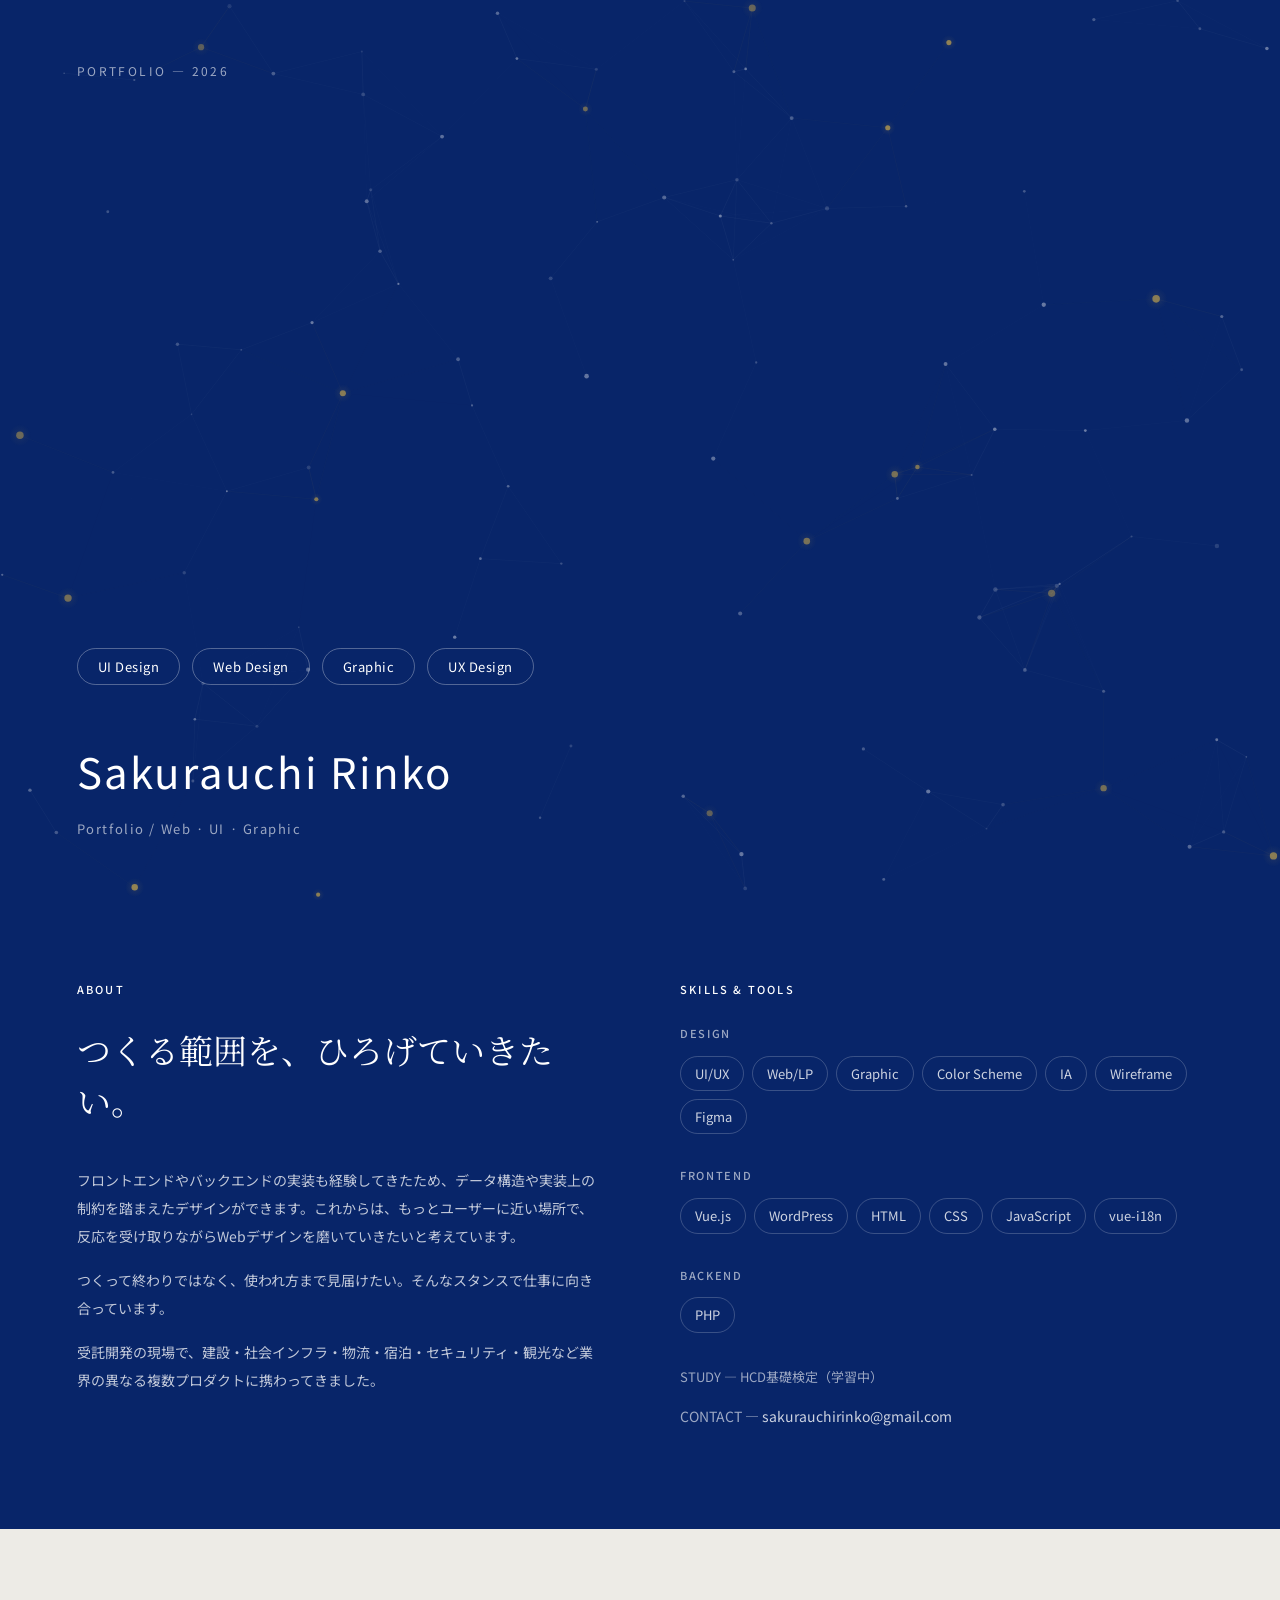
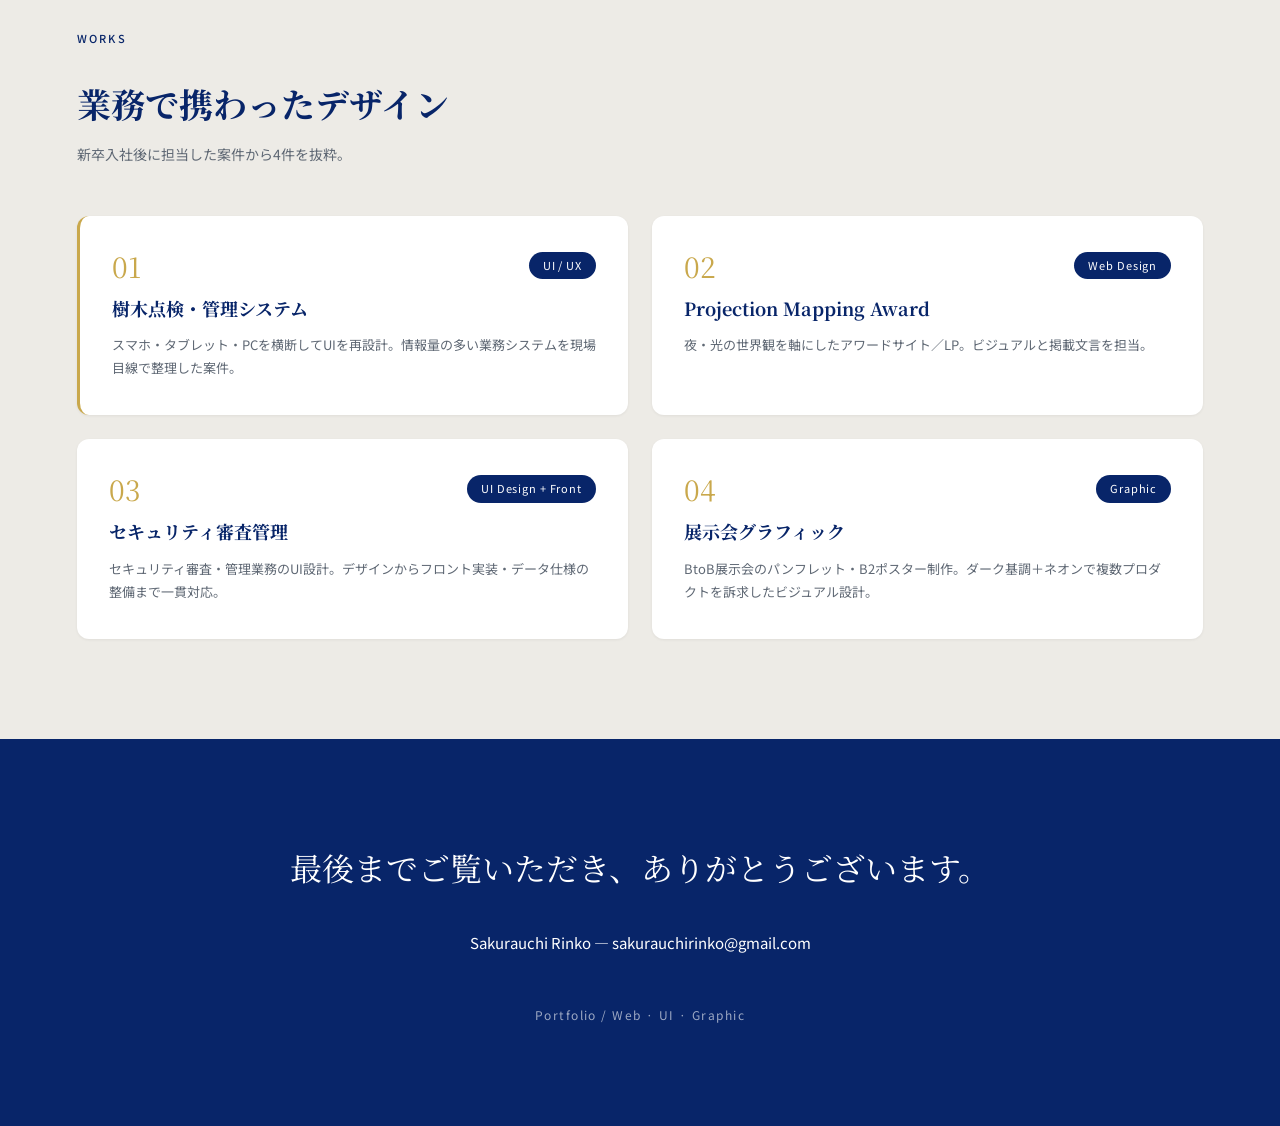
==== index.html @ c433dda2 "Add portfolio site UI/UX・Webデザイン・グラフィックのポートフォリオ（静的HTML/CSS）。 トップページとケーススタディ4件で構成。  - 全ページで WCAG 2.1 " ====
<!DOCTYPE html>
<html lang="ja">
<head>
<meta charset="UTF-8">
<meta name="viewport" content="width=device-width, initial-scale=1.0">
<title>Sakurauchi Rinko — Portfolio 2026</title>
<meta name="description" content="櫻内凜子のポートフォリオ。UI/UX、Webデザイン、グラフィックデザインの実績を掲載しています。">
<link rel="preconnect" href="https://fonts.googleapis.com">
<link rel="preconnect" href="https://fonts.gstatic.com" crossorigin>
<link href="https://fonts.googleapis.com/css2?family=Noto+Sans+JP:wght@300;400;500;700&family=Noto+Serif+JP:wght@400;700&display=swap" rel="stylesheet">
<link rel="stylesheet" href="style.css">
</head>
<body>

<section class="hero">
  <canvas id="hero-canvas" aria-hidden="true"></canvas>
  <p class="hero__label">PORTFOLIO — 2026</p>
  <div class="hero__tags">
    <span class="hero__tag">UI Design</span>
    <span class="hero__tag">Web Design</span>
    <span class="hero__tag">Graphic</span>
    <span class="hero__tag">UX Design</span>
  </div>
  <h1 class="hero__name">Sakurauchi Rinko</h1>
  <p class="hero__sub">Portfolio / Web · UI · Graphic</p>
</section>

<script>
(function() {
  const canvas = document.getElementById('hero-canvas');
  if (!canvas) return;
  const ctx = canvas.getContext('2d');
  const prefersReducedMotion = window.matchMedia('(prefers-reduced-motion: reduce)').matches;

  let w, h, dpr;
  let mouse = { x: -9999, y: -9999 };
  let nodes = [];
  const NODE_COUNT_BASE = 110;
  const CONNECT_DIST = 150;
  const MOUSE_RADIUS = 180;

  function resize() {
    dpr = window.devicePixelRatio || 1;
    const rect = canvas.parentElement.getBoundingClientRect();
    w = rect.width;
    h = rect.height;
    canvas.width = w * dpr;
    canvas.height = h * dpr;
    canvas.style.width = w + 'px';
    canvas.style.height = h + 'px';
    ctx.setTransform(dpr, 0, 0, dpr, 0, 0);
  }

  function createNodes() {
    const count = Math.min(NODE_COUNT_BASE, Math.max(45, Math.floor((w * h) / 8000)));
    nodes = [];
    for (let i = 0; i < count; i++) {
      const isGold = Math.random() < 0.18;
      nodes.push({
        x: Math.random() * w,
        y: Math.random() * h,
        vx: (Math.random() - 0.5) * 0.3,
        vy: (Math.random() - 0.5) * 0.3,
        r: isGold ? (1.8 + Math.random() * 2) : (0.8 + Math.random() * 1.5),
        alpha: isGold ? (0.4 + Math.random() * 0.3) : (0.1 + Math.random() * 0.3),
        isGold: isGold,
      });
    }
  }

  function update() {
    for (let i = 0; i < nodes.length; i++) {
      const n = nodes[i];
      n.x += n.vx;
      n.y += n.vy;
      if (n.x < -10) n.x = w + 10;
      if (n.x > w + 10) n.x = -10;
      if (n.y < -10) n.y = h + 10;
      if (n.y > h + 10) n.y = -10;

      const dx = n.x - mouse.x;
      const dy = n.y - mouse.y;
      const dist = Math.sqrt(dx * dx + dy * dy);
      if (dist < MOUSE_RADIUS && dist > 0) {
        const force = (MOUSE_RADIUS - dist) / MOUSE_RADIUS;
        n.vx += (dx / dist) * force * 0.08;
        n.vy += (dy / dist) * force * 0.08;
      }

      const speed = Math.sqrt(n.vx * n.vx + n.vy * n.vy);
      if (speed > 1.0) {
        n.vx = (n.vx / speed) * 1.0;
        n.vy = (n.vy / speed) * 1.0;
      }
      n.vx *= 0.995;
      n.vy *= 0.995;
    }
  }

  function draw() {
    ctx.clearRect(0, 0, w, h);

    for (let i = 0; i < nodes.length; i++) {
      for (let j = i + 1; j < nodes.length; j++) {
        const a = nodes[i];
        const b = nodes[j];
        const dx = a.x - b.x;
        const dy = a.y - b.y;
        const distSq = dx * dx + dy * dy;
        if (distSq < CONNECT_DIST * CONNECT_DIST) {
          const dist = Math.sqrt(distSq);
          const t = 1 - dist / CONNECT_DIST;
          const useGold = a.isGold || b.isGold;
          const opacity = t * (useGold ? 0.14 : 0.1);
          ctx.beginPath();
          ctx.moveTo(a.x, a.y);
          ctx.lineTo(b.x, b.y);
          ctx.strokeStyle = useGold
            ? 'rgba(201,168,76,' + opacity + ')'
            : 'rgba(255,255,255,' + opacity + ')';
          ctx.lineWidth = 0.5;
          ctx.stroke();
        }
      }
    }

    for (let i = 0; i < nodes.length; i++) {
      const n = nodes[i];
      if (n.isGold) {
        const glow = ctx.createRadialGradient(n.x, n.y, 0, n.x, n.y, n.r * 3);
        glow.addColorStop(0, 'rgba(201,168,76,' + (n.alpha * 0.18) + ')');
        glow.addColorStop(1, 'rgba(201,168,76,0)');
        ctx.fillStyle = glow;
        ctx.fillRect(n.x - n.r * 3, n.y - n.r * 3, n.r * 6, n.r * 6);
      }
      ctx.beginPath();
      ctx.arc(n.x, n.y, n.r, 0, Math.PI * 2);
      ctx.fillStyle = n.isGold
        ? 'rgba(201,168,76,' + n.alpha + ')'
        : 'rgba(255,255,255,' + n.alpha + ')';
      ctx.fill();
    }
  }

  let raf;
  function loop() {
    update();
    draw();
    raf = requestAnimationFrame(loop);
  }

  function init() {
    resize();
    createNodes();
    if (prefersReducedMotion) {
      draw();
    } else {
      loop();
    }
  }

  canvas.parentElement.addEventListener('mousemove', function(e) {
    const rect = canvas.getBoundingClientRect();
    mouse.x = e.clientX - rect.left;
    mouse.y = e.clientY - rect.top;
  });

  canvas.parentElement.addEventListener('mouseleave', function() {
    mouse.x = -9999;
    mouse.y = -9999;
  });

  window.addEventListener('resize', function() {
    resize();
    createNodes();
  });

  init();
})();
</script>

<section class="about">
  <div class="about__grid">
    <div>
      <p class="section-label">ABOUT</p>
      <h2 class="about__heading">つくる範囲を、ひろげていきたい。</h2>
      <div class="about__text">
        <p>フロントエンドやバックエンドの実装も経験してきたため、データ構造や実装上の制約を踏まえたデザインができます。これからは、もっとユーザーに近い場所で、反応を受け取りながらWebデザインを磨いていきたいと考えています。</p>
        <p>つくって終わりではなく、使われ方まで見届けたい。そんなスタンスで仕事に向き合っています。</p>
        <p>受託開発の現場で、建設・社会インフラ・物流・宿泊・セキュリティ・観光など業界の異なる複数プロダクトに携わってきました。</p>
      </div>
    </div>
    <div>
      <p class="section-label">SKILLS & TOOLS</p>
      <div class="skills-section">
        <p class="skills-label">DESIGN</p>
        <div class="skills-tags">
          <span class="skill-tag">UI/UX</span>
          <span class="skill-tag">Web/LP</span>
          <span class="skill-tag">Graphic</span>
          <span class="skill-tag">Color Scheme</span>
          <span class="skill-tag">IA</span>
          <span class="skill-tag">Wireframe</span>
          <span class="skill-tag">Figma</span>
        </div>
      </div>
      <div class="skills-section">
        <p class="skills-label">FRONTEND</p>
        <div class="skills-tags">
          <span class="skill-tag">Vue.js</span>
          <span class="skill-tag">WordPress</span>
          <span class="skill-tag">HTML</span>
          <span class="skill-tag">CSS</span>
          <span class="skill-tag">JavaScript</span>
          <span class="skill-tag">vue-i18n</span>
        </div>
      </div>
      <div class="skills-section">
        <p class="skills-label">BACKEND</p>
        <div class="skills-tags">
          <span class="skill-tag">PHP</span>
        </div>
      </div>
      <p class="about__study">STUDY — HCD基礎検定（学習中）</p>
      <p class="about__contact">CONTACT — <a href="mailto:sakurauchirinko@gmail.com">sakurauchirinko@gmail.com</a></p>
    </div>
  </div>
</section>

<section class="works">
  <p class="section-label">WORKS</p>
  <h2 class="works__heading">業務で携わったデザイン</h2>
  <p class="works__sub">新卒入社後に担当した案件から4件を抜粋。</p>
  <div class="works__grid">
    <a href="case01.html" class="work-card work-card--featured">
      <div class="work-card__header">
        <span class="work-card__num" aria-hidden="true">01</span>
        <span class="work-card__badge">UI / UX</span>
      </div>
      <h3 class="work-card__title">樹木点検・管理システム</h3>
      <p class="work-card__desc">スマホ・タブレット・PCを横断してUIを再設計。情報量の多い業務システムを現場目線で整理した案件。</p>
    </a>
    <a href="case02.html" class="work-card">
      <div class="work-card__header">
        <span class="work-card__num" aria-hidden="true">02</span>
        <span class="work-card__badge">Web Design</span>
      </div>
      <h3 class="work-card__title">Projection Mapping Award</h3>
      <p class="work-card__desc">夜・光の世界観を軸にしたアワードサイト／LP。ビジュアルと掲載文言を担当。</p>
    </a>
    <a href="case03.html" class="work-card">
      <div class="work-card__header">
        <span class="work-card__num" aria-hidden="true">03</span>
        <span class="work-card__badge">UI Design + Front</span>
      </div>
      <h3 class="work-card__title">セキュリティ審査管理</h3>
      <p class="work-card__desc">セキュリティ審査・管理業務のUI設計。デザインからフロント実装・データ仕様の整備まで一貫対応。</p>
    </a>
    <a href="case04.html" class="work-card">
      <div class="work-card__header">
        <span class="work-card__num" aria-hidden="true">04</span>
        <span class="work-card__badge">Graphic</span>
      </div>
      <h3 class="work-card__title">展示会グラフィック</h3>
      <p class="work-card__desc">BtoB展示会のパンフレット・B2ポスター制作。ダーク基調＋ネオンで複数プロダクトを訴求したビジュアル設計。</p>
    </a>
  </div>
</section>

<footer class="footer">
  <p class="footer__thanks">最後までご覧いただき、ありがとうございます。</p>
  <p class="footer__contact">Sakurauchi Rinko — <a href="mailto:sakurauchirinko@gmail.com">sakurauchirinko@gmail.com</a></p>
  <p class="footer__sub">Portfolio / Web · UI · Graphic</p>
</footer>

</body>
</html>
---- style.css ----
*, *::before, *::after { margin: 0; padding: 0; box-sizing: border-box; }

:root {
  --navy: #082569;
  --navy-light: #1a3a7a;
  /* 小さな機能ラベル用。白背景で 10.9:1（WCAG AAA） */
  --label: #1a3a7a;
  /* ゴールドは白背景で 2.28:1。大きな装飾数字・罫線などのアクセント専用 */
  --gold: #C9A84C;
  --warm-bg: #EDEBE6;
  --white: #FFFFFF;
  --text-dark: #2a2a2a;
  --text-body: #434D60;
  /* ベージュ地（--warm-bg）でも 4.74:1 を確保 */
  --text-muted: #5f6874;
  --card-shadow: 0 1px 3px rgba(0,0,0,0.06);
  --serif: 'Noto Serif JP', serif;
  --sans: 'Noto Sans JP', sans-serif;
  --content-px: clamp(24px, 6vw, 120px);
}

html { scroll-behavior: smooth; }

body {
  font-family: var(--sans);
  color: var(--text-body);
  line-height: 1.8;
  font-size: 15px;
  background: var(--warm-bg);
  -webkit-font-smoothing: antialiased;
}

img { max-width: 100%; height: auto; display: block; }
a { color: inherit; }

.section-label {
  font-size: 11px;
  letter-spacing: 0.2em;
  font-weight: 500;
  margin-bottom: 24px;
  text-transform: uppercase;
}

/* ===== Hero (index) ===== */
.hero {
  background: var(--navy);
  color: var(--white);
  min-height: 100vh;
  display: flex;
  flex-direction: column;
  justify-content: flex-end;
  padding: 60px var(--content-px);
  position: relative;
  overflow: hidden;
}

#hero-canvas {
  position: absolute;
  top: 0;
  left: 0;
  width: 100%;
  height: 100%;
  pointer-events: none;
}

.hero__label {
  font-size: 12px;
  letter-spacing: 0.2em;
  color: rgba(255,255,255,0.6);
  margin-bottom: auto;
}

.hero__tags {
  display: flex;
  gap: 12px;
  flex-wrap: wrap;
  margin-bottom: 48px;
}

.hero__tag {
  font-size: 13px;
  letter-spacing: 0.04em;
  padding: 6px 20px;
  border: 1px solid rgba(255,255,255,0.3);
  border-radius: 100px;
}

.hero__name {
  font-family: var(--sans);
  font-size: clamp(28px, 4vw, 42px);
  font-weight: 400;
  letter-spacing: 0.05em;
  margin-bottom: 8px;
}

.hero__sub {
  font-size: 13px;
  letter-spacing: 0.12em;
  color: rgba(255,255,255,0.6);
}

/* ===== About ===== */
.about {
  background: var(--navy);
  color: var(--white);
  padding: 80px var(--content-px) 100px;
}

.about__grid {
  display: grid;
  grid-template-columns: 1fr 1fr;
  gap: 80px;
}

.about__heading {
  font-family: var(--serif);
  font-size: clamp(24px, 3vw, 34px);
  font-weight: 400;
  line-height: 1.5;
  margin-bottom: 40px;
  color: var(--white);
}

.about__text {
  font-size: 14px;
  line-height: 2;
  color: rgba(255,255,255,0.75);
}

.about__text p + p { margin-top: 16px; }

.skills-section { margin-bottom: 32px; }

.skills-label {
  font-size: 11px;
  letter-spacing: 0.15em;
  font-weight: 500;
  margin-bottom: 12px;
  color: rgba(255,255,255,0.6);
}

.skills-tags {
  display: flex;
  flex-wrap: wrap;
  gap: 8px;
}

.skill-tag {
  font-size: 13px;
  padding: 5px 14px;
  border: 1px solid rgba(255,255,255,0.2);
  border-radius: 100px;
  color: rgba(255,255,255,0.8);
}

.about__study {
  font-size: 13px;
  color: rgba(255,255,255,0.6);
  margin-top: 24px;
}

.about__contact {
  margin-top: 16px;
  font-size: 14px;
  color: rgba(255,255,255,0.6);
}

.about__contact a {
  color: rgba(255,255,255,0.8);
  text-decoration: none;
}

/* ===== Works ===== */
.works {
  padding: 100px var(--content-px);
}

.works .section-label { color: var(--navy); }

.works__heading {
  font-family: var(--serif);
  font-size: clamp(24px, 3vw, 34px);
  font-weight: 700;
  color: var(--navy);
  margin-bottom: 8px;
}

.works__sub {
  color: var(--text-muted);
  font-size: 14px;
  margin-bottom: 48px;
}

.works__grid {
  display: grid;
  grid-template-columns: 1fr 1fr;
  gap: 24px;
}

.work-card {
  background: var(--white);
  border-radius: 12px;
  padding: 36px 32px;
  box-shadow: var(--card-shadow);
  text-decoration: none;
  color: inherit;
  transition: box-shadow 0.2s, transform 0.2s;
  display: block;
}

.work-card:hover {
  box-shadow: 0 4px 16px rgba(0,0,0,0.08);
  transform: translateY(-2px);
}

.work-card--featured { border-left: 3px solid var(--gold); }

.work-card__header {
  display: flex;
  justify-content: space-between;
  align-items: flex-start;
  margin-bottom: 16px;
}

.work-card__num {
  font-family: var(--serif);
  font-size: 28px;
  font-weight: 400;
  color: var(--gold);
  line-height: 1;
}

.work-card__badge {
  font-size: 11px;
  letter-spacing: 0.08em;
  padding: 4px 14px;
  background: var(--navy);
  color: var(--white);
  border-radius: 100px;
}

.work-card__title {
  font-family: var(--serif);
  font-size: 18px;
  font-weight: 700;
  color: var(--navy);
  margin-bottom: 12px;
  line-height: 1.4;
}

.work-card__desc {
  font-size: 13px;
  line-height: 1.8;
  color: var(--text-muted);
}

/* ===== Footer ===== */
.footer {
  background: var(--navy);
  color: var(--white);
  padding: 100px var(--content-px);
  text-align: center;
}

.footer__thanks {
  font-family: var(--serif);
  font-size: clamp(22px, 3vw, 32px);
  font-weight: 400;
  margin-bottom: 32px;
}

.footer__contact {
  font-size: 15px;
  margin-bottom: 8px;
}

.footer__contact a {
  color: var(--white);
  text-decoration: none;
}

.footer__sub {
  font-size: 12px;
  letter-spacing: 0.12em;
  color: rgba(255,255,255,0.6);
  margin-top: 48px;
}

/* ===== Case Study Pages ===== */
.case-header {
  background: var(--navy);
  padding: 48px var(--content-px) 56px;
  display: flex;
  justify-content: space-between;
  align-items: center;
}

.case-header__back {
  font-size: 13px;
  color: rgba(255,255,255,0.6);
  text-decoration: none;
  letter-spacing: 0.04em;
  transition: color 0.15s;
}

.case-header__back:hover { color: var(--white); }

.case-header__name {
  font-size: 13px;
  color: rgba(255,255,255,0.6);
  letter-spacing: 0.05em;
}

.case-intro {
  background: var(--navy);
  color: var(--white);
  padding: 0 var(--content-px) 80px;
}

.case-intro__label {
  font-size: 11px;
  letter-spacing: 0.2em;
  font-weight: 500;
  margin-bottom: 16px;
  color: rgba(255,255,255,0.6);
}

.case-intro__title {
  font-family: var(--serif);
  font-size: clamp(28px, 4vw, 44px);
  font-weight: 700;
  line-height: 1.3;
  margin-bottom: 32px;
}

.case-intro__desc {
  font-size: 15px;
  line-height: 2;
  max-width: 680px;
  color: rgba(255,255,255,0.8);
  margin-bottom: 48px;
}

.case-intro__meta {
  display: grid;
  grid-template-columns: repeat(auto-fit, minmax(140px, 1fr));
  gap: 24px;
}

.case-meta__label {
  font-size: 10px;
  letter-spacing: 0.15em;
  color: rgba(255,255,255,0.6);
  text-transform: uppercase;
  margin-bottom: 4px;
}

.case-meta__value {
  font-size: 14px;
  font-weight: 500;
  color: rgba(255,255,255,0.9);
}

.case-hero-img {
  margin: 0 var(--content-px);
  transform: translateY(-40px);
  border-radius: 0;
  overflow: hidden;
  background: var(--white);
  box-shadow: 0 8px 30px rgba(0,0,0,0.08);
  aspect-ratio: 16 / 9;
  display: flex;
  align-items: center;
  justify-content: center;
  color: var(--text-muted);
  font-size: 13px;
}

.case-hero-img img {
  width: 100%;
  height: auto;
  display: block;
}

.case-hero-img:has(img) {
  aspect-ratio: auto;
}

.case-hero-img--narrow {
  max-width: 560px;
  margin-left: auto;
  margin-right: auto;
}

.case-hero-pair {
  display: grid;
  grid-template-columns: 1fr 1fr;
  gap: 20px;
  margin: 0 var(--content-px);
  transform: translateY(-40px);
}

.case-hero-img--pair {
  margin: 0;
  transform: none;
}

.case-section .case-hero-pair {
  transform: none;
}

.case-section .case-hero-img {
  transform: none;
}

@media (max-width: 768px) {
  .case-hero-pair { grid-template-columns: 1fr; }
}

/* Body */
.case-body {
  display: grid;
  grid-template-columns: 1fr 1fr;
  gap: 80px;
  padding: 40px var(--content-px) 80px;
}

.overview__heading {
  font-family: var(--serif);
  font-size: 22px;
  font-weight: 700;
  color: var(--navy);
  margin-bottom: 24px;
}

.overview__text {
  font-size: 14px;
  line-height: 2;
}

.overview__text p + p { margin-top: 16px; }

.approach-item { margin-bottom: 36px; }
.approach-item:last-child { margin-bottom: 0; }

.approach-item__header {
  display: flex;
  align-items: baseline;
  gap: 16px;
  margin-bottom: 12px;
}

.approach-item__num {
  font-family: var(--serif);
  font-size: 28px;
  color: var(--gold);
  line-height: 1;
  flex-shrink: 0;
}

.approach-item__title {
  font-size: 16px;
  font-weight: 700;
  color: var(--navy);
  line-height: 1.4;
}

.approach-item__text {
  font-size: 13px;
  line-height: 1.9;
  color: var(--text-body);
  padding-left: 44px;
}

/* Case section divider */
.case-section {
  border-top: 1px solid rgba(0,0,0,0.06);
}

.case-section:first-of-type {
  border-top: none;
}

.case-section__header {
  padding: 60px var(--content-px) 0;
  display: flex;
  align-items: baseline;
  gap: 20px;
  margin-bottom: 40px;
}

.case-section__num {
  font-family: var(--serif);
  font-size: 32px;
  color: var(--gold);
  line-height: 1;
  flex-shrink: 0;
}

.case-section__title {
  font-family: var(--serif);
  font-size: 22px;
  font-weight: 700;
  color: var(--navy);
  line-height: 1.3;
}

.case-section__sub {
  font-size: 13px;
  color: var(--text-muted);
  letter-spacing: 0.04em;
}

/* Screens */
.case-screens {
  padding: 60px var(--content-px) 40px;
  border-top: 1px solid rgba(0,0,0,0.06);
}

.screens__heading {
  font-family: var(--serif);
  font-size: 22px;
  font-weight: 700;
  color: var(--navy);
  margin-bottom: 32px;
}

.screens__grid {
  display: grid;
  grid-template-columns: repeat(auto-fit, minmax(240px, 1fr));
  gap: 20px;
  margin-bottom: 48px;
}

.screens__grid--side {
  grid-template-columns: 1fr 1fr;
  align-items: start;
}

.screens__stack {
  display: flex;
  flex-direction: column;
  gap: 20px;
}

@media (max-width: 768px) {
  .screens__grid--side { grid-template-columns: 1fr; }
}

.screen-item__img {
  aspect-ratio: 3 / 4;
  background: var(--white);
  border-radius: 0;
  border: 1px solid rgba(0,0,0,0.06);
  display: flex;
  align-items: center;
  justify-content: center;
  color: var(--text-muted);
  font-size: 12px;
  margin-bottom: 8px;
  overflow: hidden;
}

.screen-item__img--landscape { aspect-ratio: 16 / 10; }

.screen-item__img img {
  width: 100%;
  height: auto;
  display: block;
}

.screen-item__img:has(img) {
  aspect-ratio: auto;
}

.screen-item__caption {
  font-size: 12px;
  color: var(--text-muted);
}

/* Results */
.case-results {
  padding: 40px var(--content-px) 80px;
  border-top: 1px solid rgba(0,0,0,0.06);
}

.results__heading {
  font-family: var(--serif);
  font-size: 18px;
  font-weight: 700;
  color: var(--navy);
  margin-bottom: 16px;
}

.results__text {
  font-size: 14px;
  line-height: 2;
  max-width: 800px;
}

/* Case nav */
.case-nav {
  display: flex;
  justify-content: space-between;
  padding: 40px var(--content-px) 60px;
  border-top: 1px solid rgba(0,0,0,0.06);
}

.case-nav__link {
  text-decoration: none;
  color: var(--navy);
  font-size: 14px;
  font-weight: 500;
  transition: color 0.15s;
}

.case-nav__link:hover {
  color: var(--navy-light);
  text-decoration: underline;
  text-decoration-color: var(--gold);
  text-underline-offset: 4px;
}

.case-nav__link--disabled {
  visibility: hidden;
}

.case-nav__small {
  font-size: 11px;
  color: var(--text-muted);
  letter-spacing: 0.1em;
  display: block;
  margin-bottom: 4px;
}

/* Case footer (compact) */
.case-footer {
  background: var(--navy);
  color: var(--white);
  padding: 40px var(--content-px);
  text-align: center;
}

.case-footer__text {
  font-size: 13px;
  color: rgba(255,255,255,0.6);
  letter-spacing: 0.05em;
}

.case-footer__text a {
  color: rgba(255,255,255,0.7);
  text-decoration: none;
}

/* ===== Responsive ===== */
@media (max-width: 768px) {
  .about__grid { grid-template-columns: 1fr; gap: 48px; }
  .works__grid { grid-template-columns: 1fr; }
  .case-body { grid-template-columns: 1fr; gap: 48px; }
  .case-intro__meta { grid-template-columns: repeat(2, 1fr); }
  .approach-item__text { padding-left: 0; }
  .case-hero-img { margin: 0 16px; transform: translateY(-24px); }
}

@media (prefers-reduced-motion: reduce) {
  html { scroll-behavior: auto; }
  .work-card { transition: none; }
}
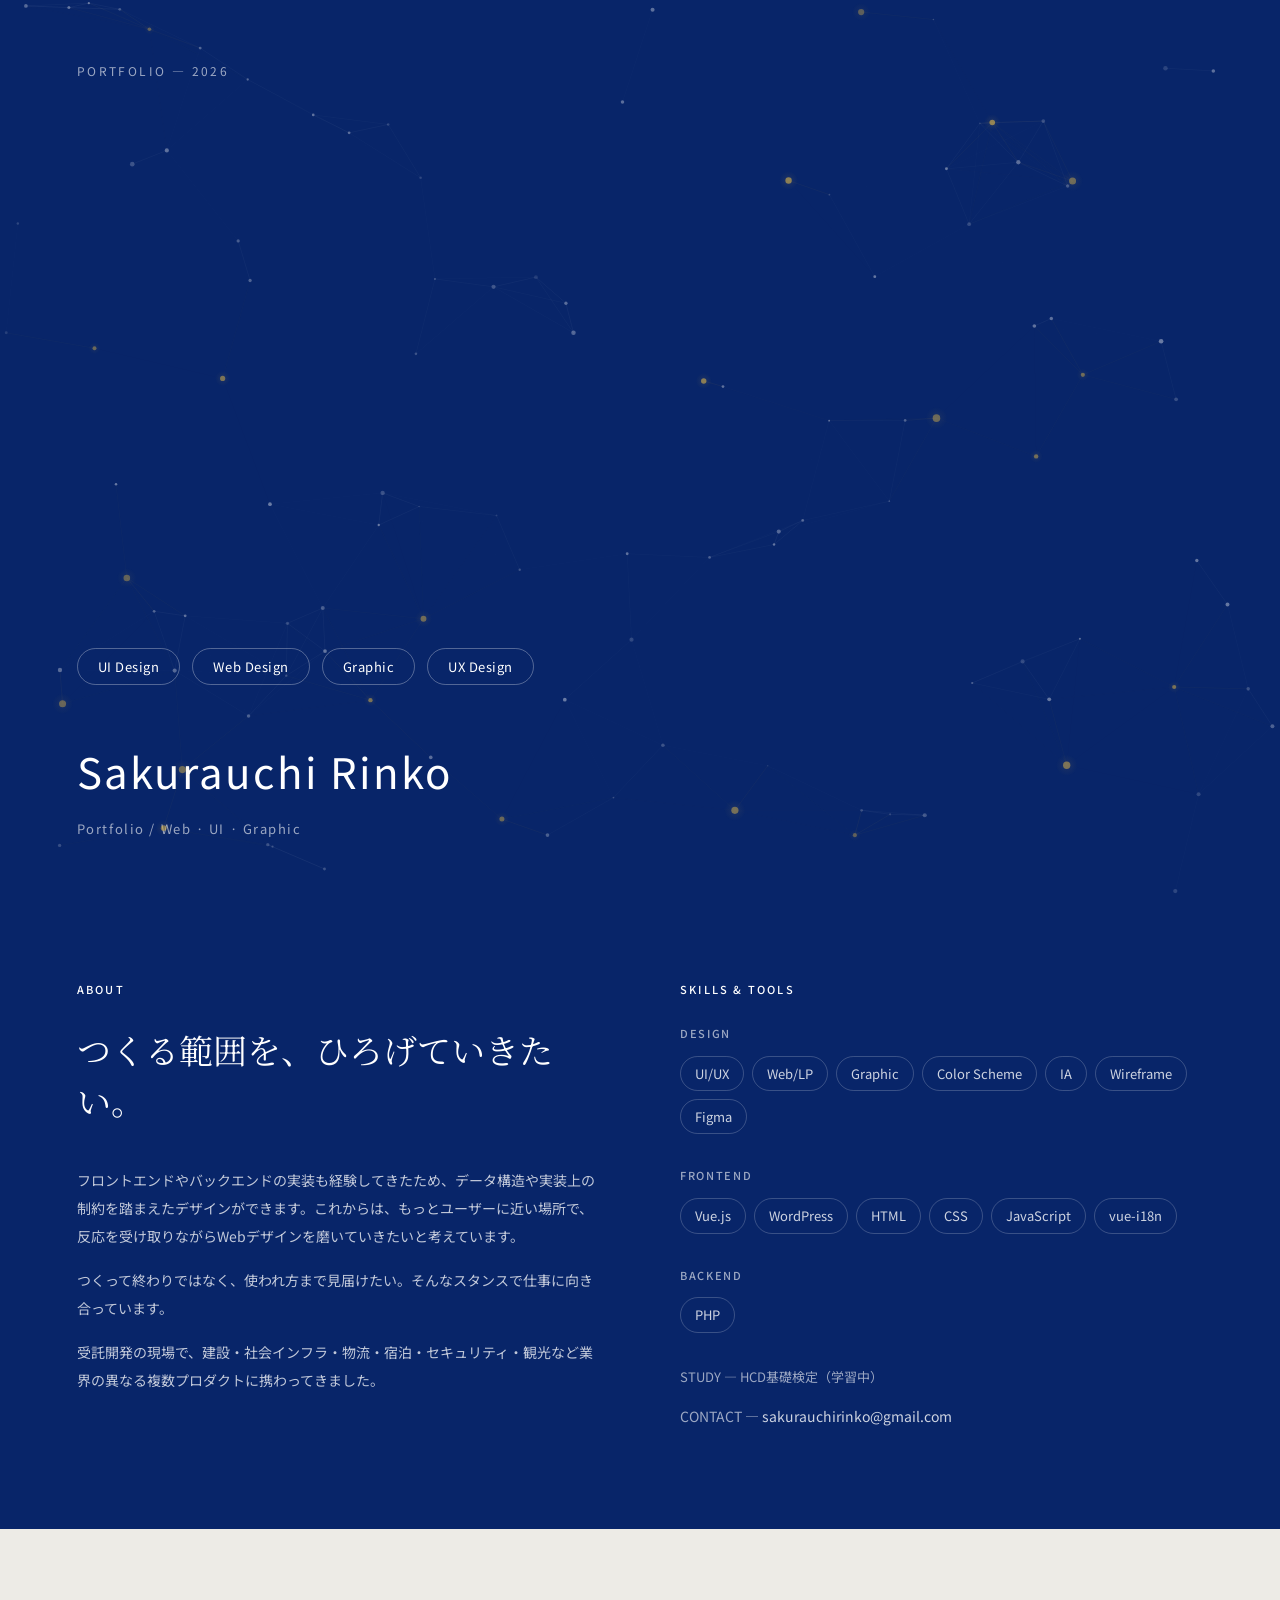
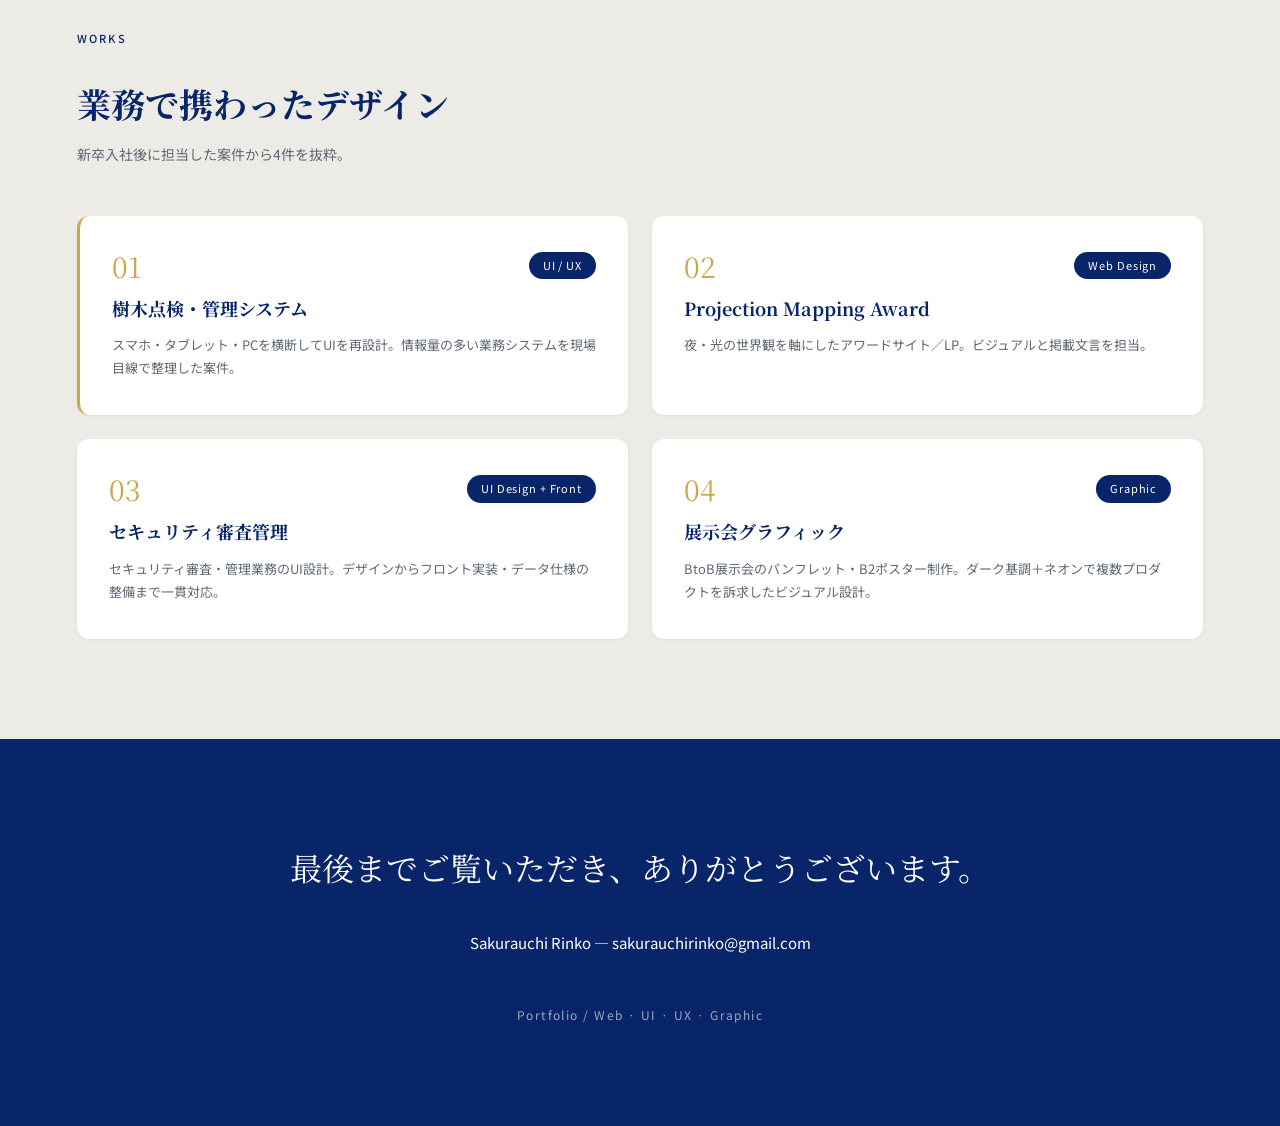
==== commit 4fd75347: "Remove client brand name from case02, add UX to footer - case02: 「Tokyo Night Story」の記述を「既存の観光施策サイト」" ====
--- a/index.html
+++ b/index.html
@@ -270,7 +270,7 @@
 <footer class="footer">
   <p class="footer__thanks">最後までご覧いただき、ありがとうございます。</p>
   <p class="footer__contact">Sakurauchi Rinko — <a href="mailto:sakurauchirinko@gmail.com">sakurauchirinko@gmail.com</a></p>
-  <p class="footer__sub">Portfolio / Web · UI · Graphic</p>
+  <p class="footer__sub">Portfolio / Web · UI · UX · Graphic</p>
 </footer>
 
 </body>
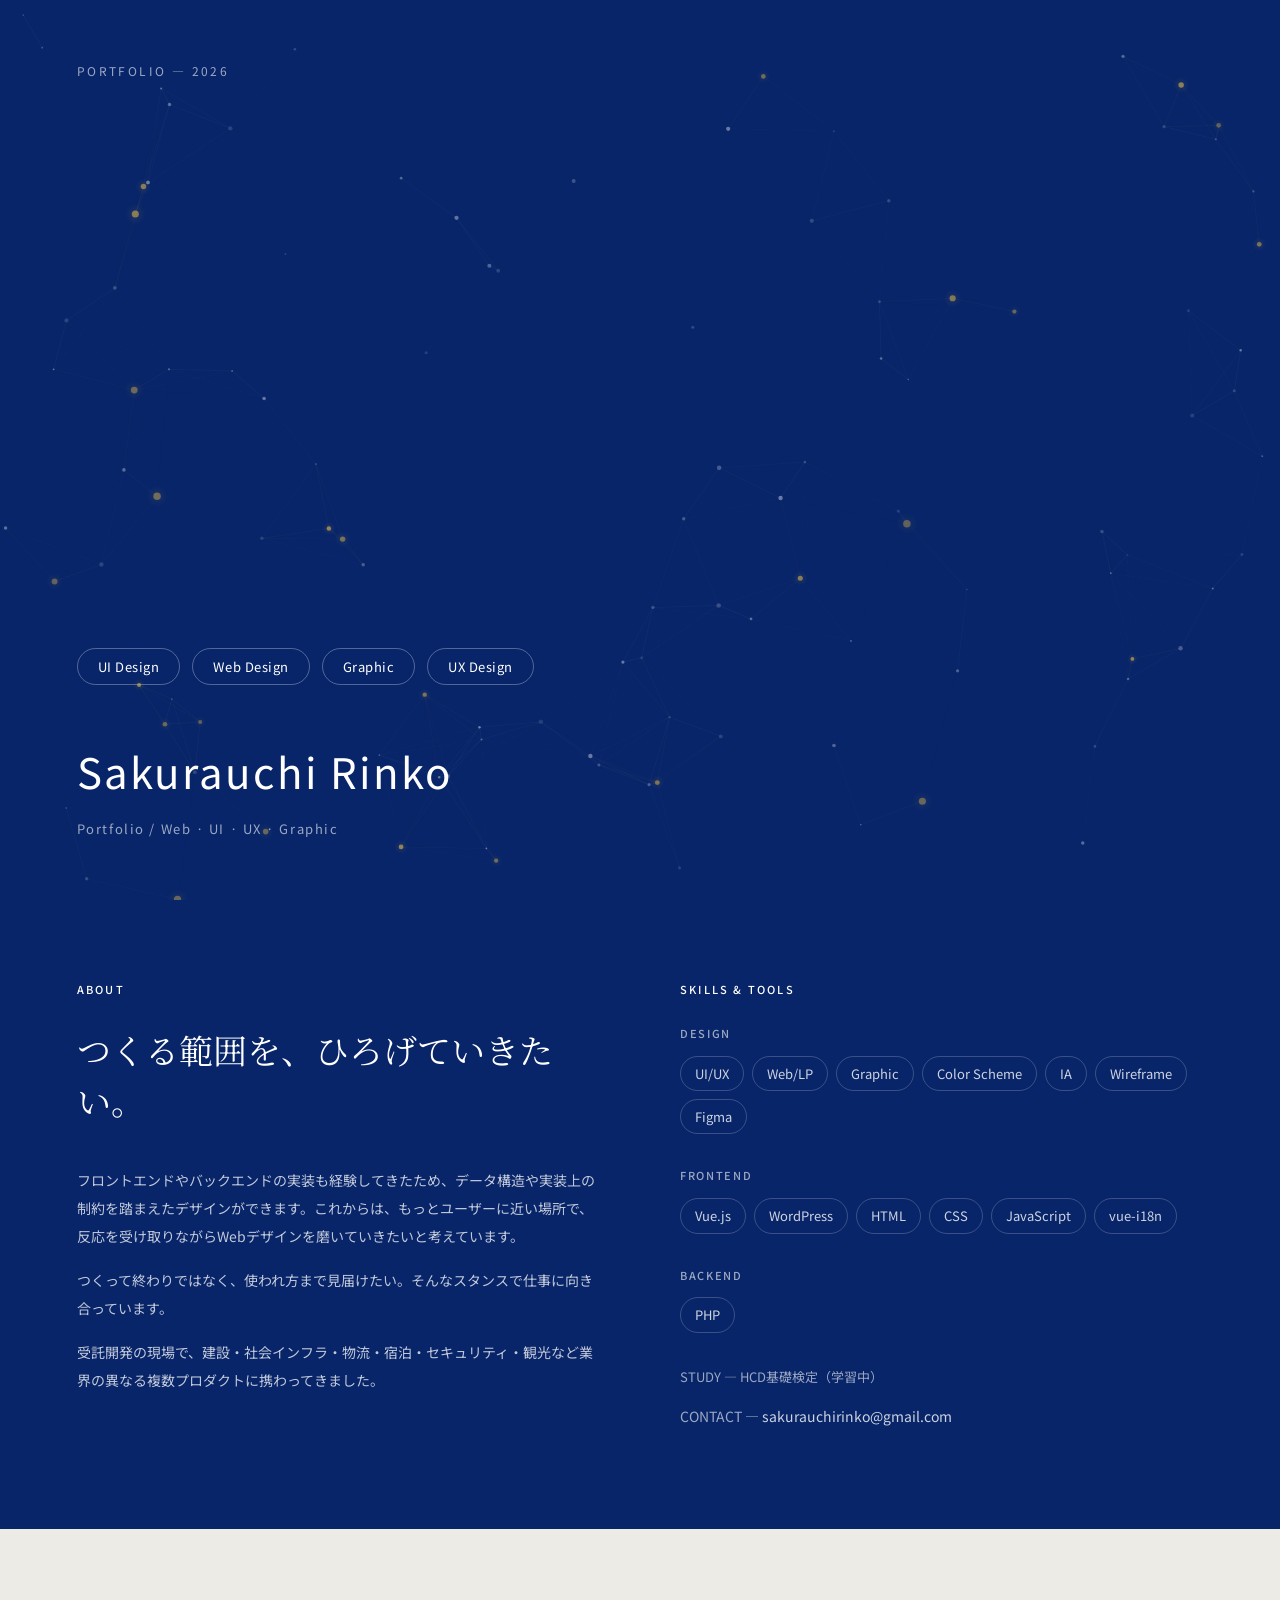
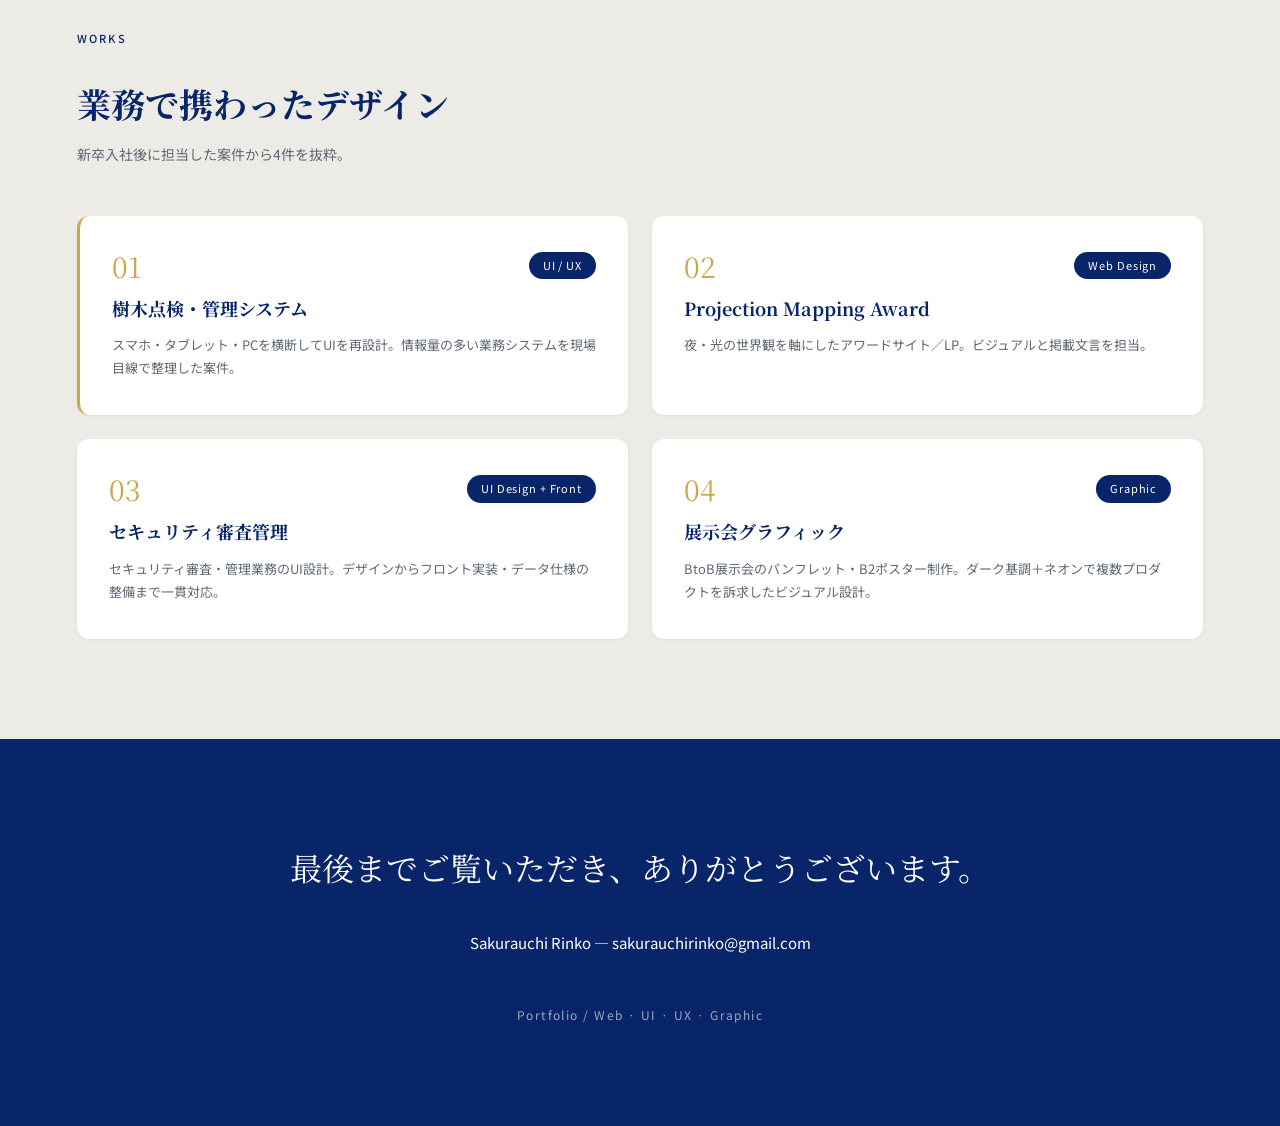
==== commit 617bdd87: "Add UX to hero subtitle Co-Authored-By: Claude Opus 5 <noreply@anthropic.com>" ====
--- a/index.html
+++ b/index.html
@@ -22,7 +22,7 @@
     <span class="hero__tag">UX Design</span>
   </div>
   <h1 class="hero__name">Sakurauchi Rinko</h1>
-  <p class="hero__sub">Portfolio / Web · UI · Graphic</p>
+  <p class="hero__sub">Portfolio / Web · UI · UX · Graphic</p>
 </section>
 
 <script>
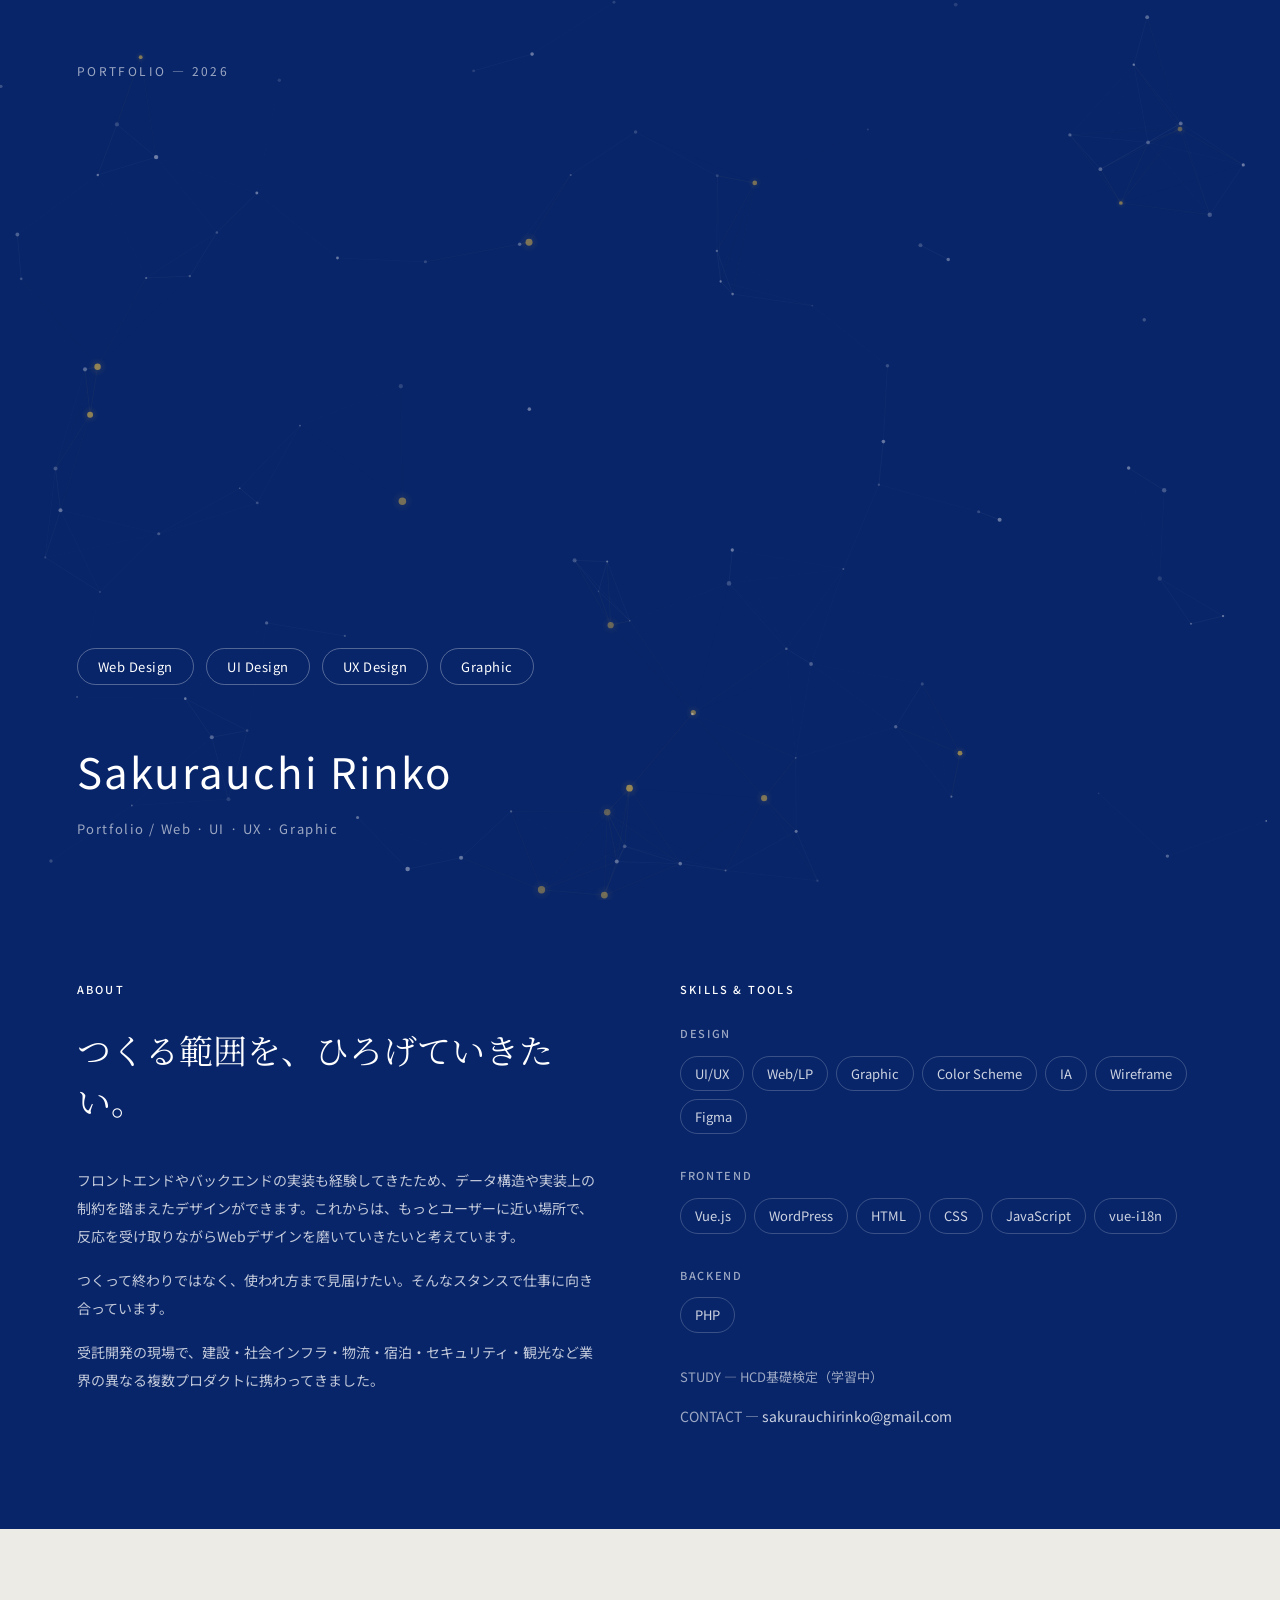
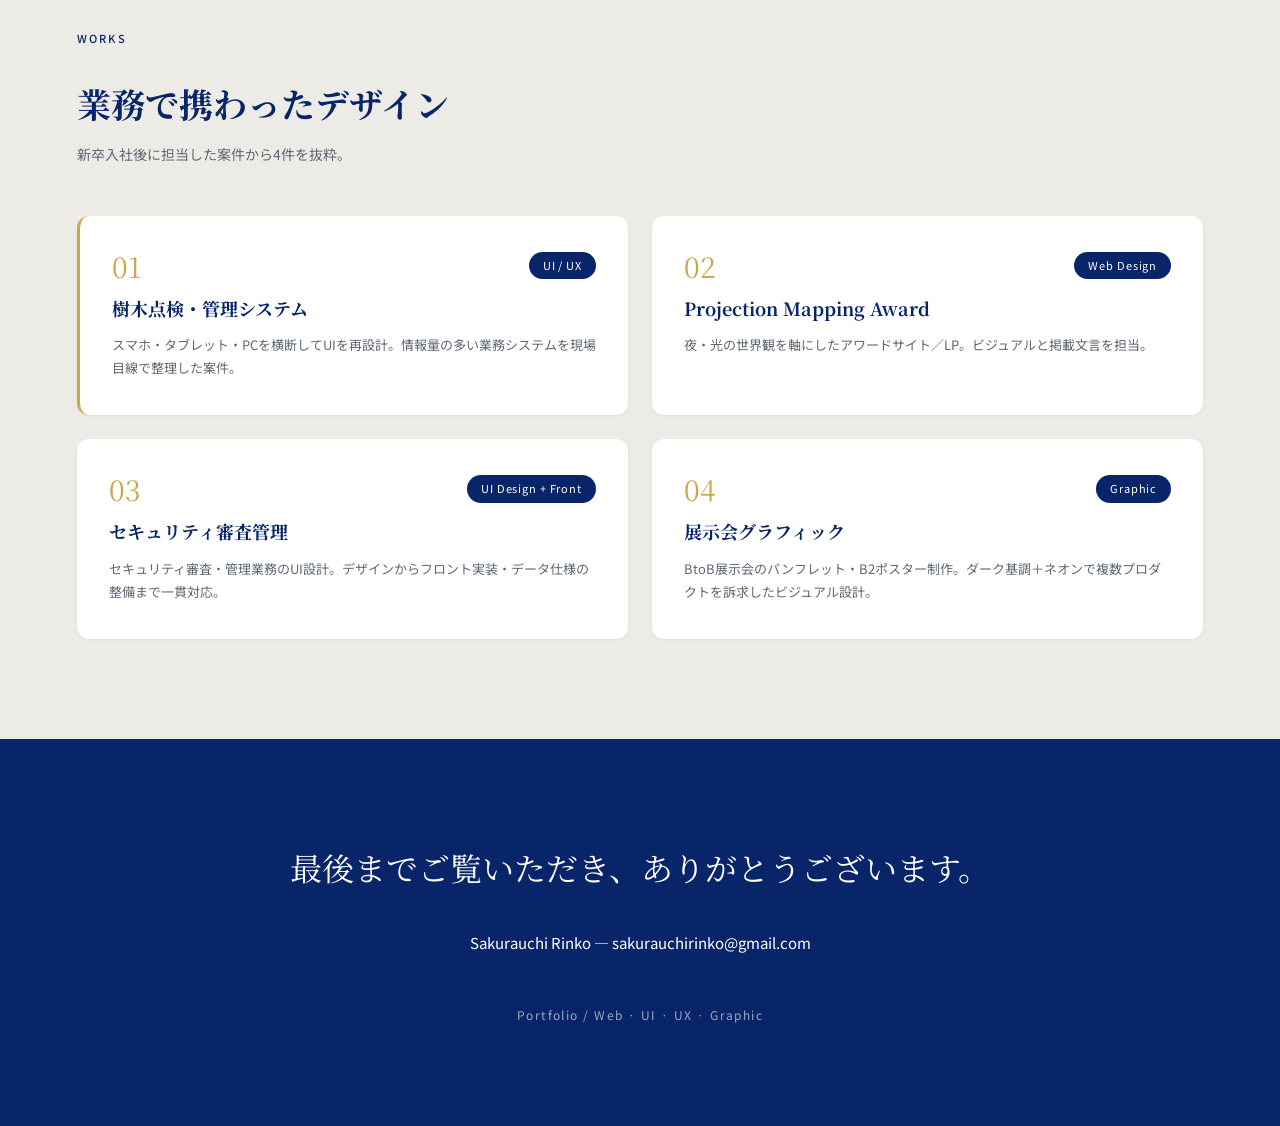
==== commit 98fa4073: "Fix case04 wording and align hero tag order - case04: 展示会パンフレットの依頼元は社内のため「先方」→「依頼元」に修正 - index: ヒーロー" ====
--- a/index.html
+++ b/index.html
@@ -16,10 +16,10 @@
   <canvas id="hero-canvas" aria-hidden="true"></canvas>
   <p class="hero__label">PORTFOLIO — 2026</p>
   <div class="hero__tags">
+    <span class="hero__tag">Web Design</span>
     <span class="hero__tag">UI Design</span>
-    <span class="hero__tag">Web Design</span>
+    <span class="hero__tag">UX Design</span>
     <span class="hero__tag">Graphic</span>
-    <span class="hero__tag">UX Design</span>
   </div>
   <h1 class="hero__name">Sakurauchi Rinko</h1>
   <p class="hero__sub">Portfolio / Web · UI · UX · Graphic</p>
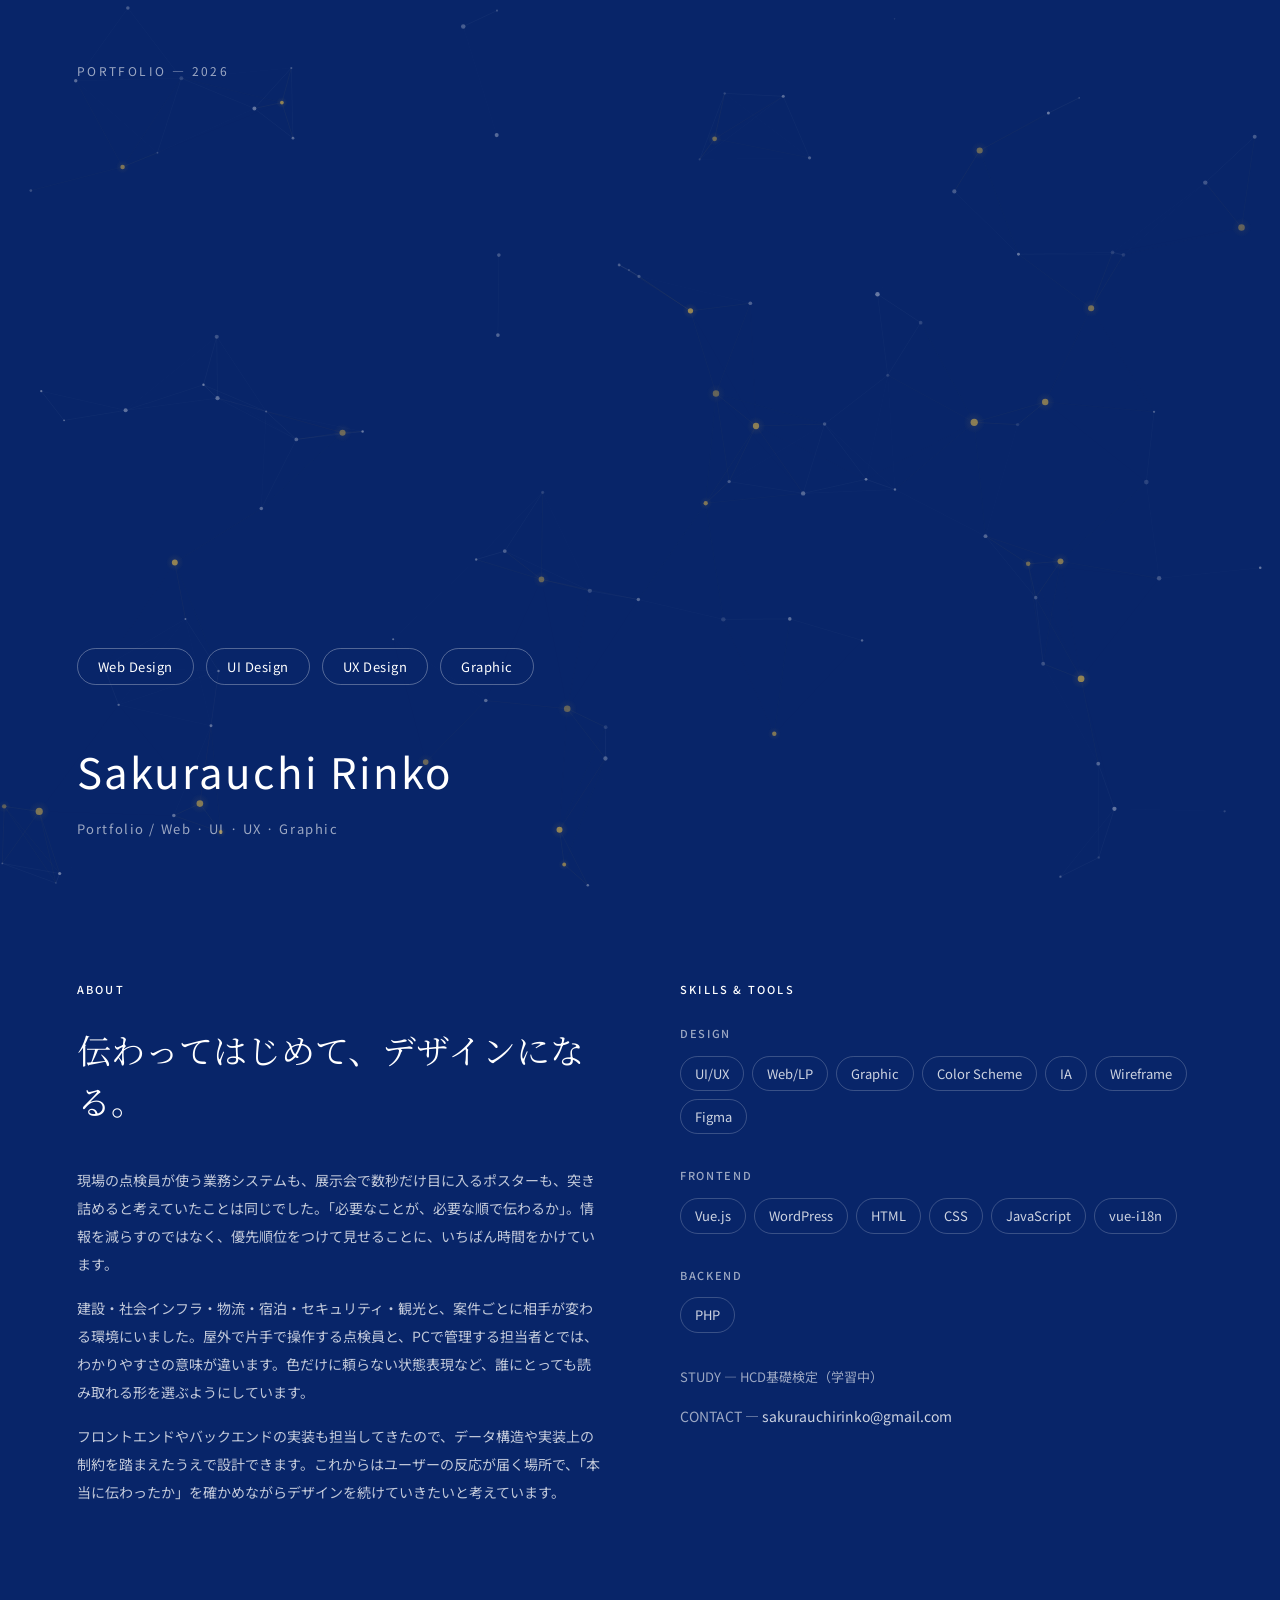
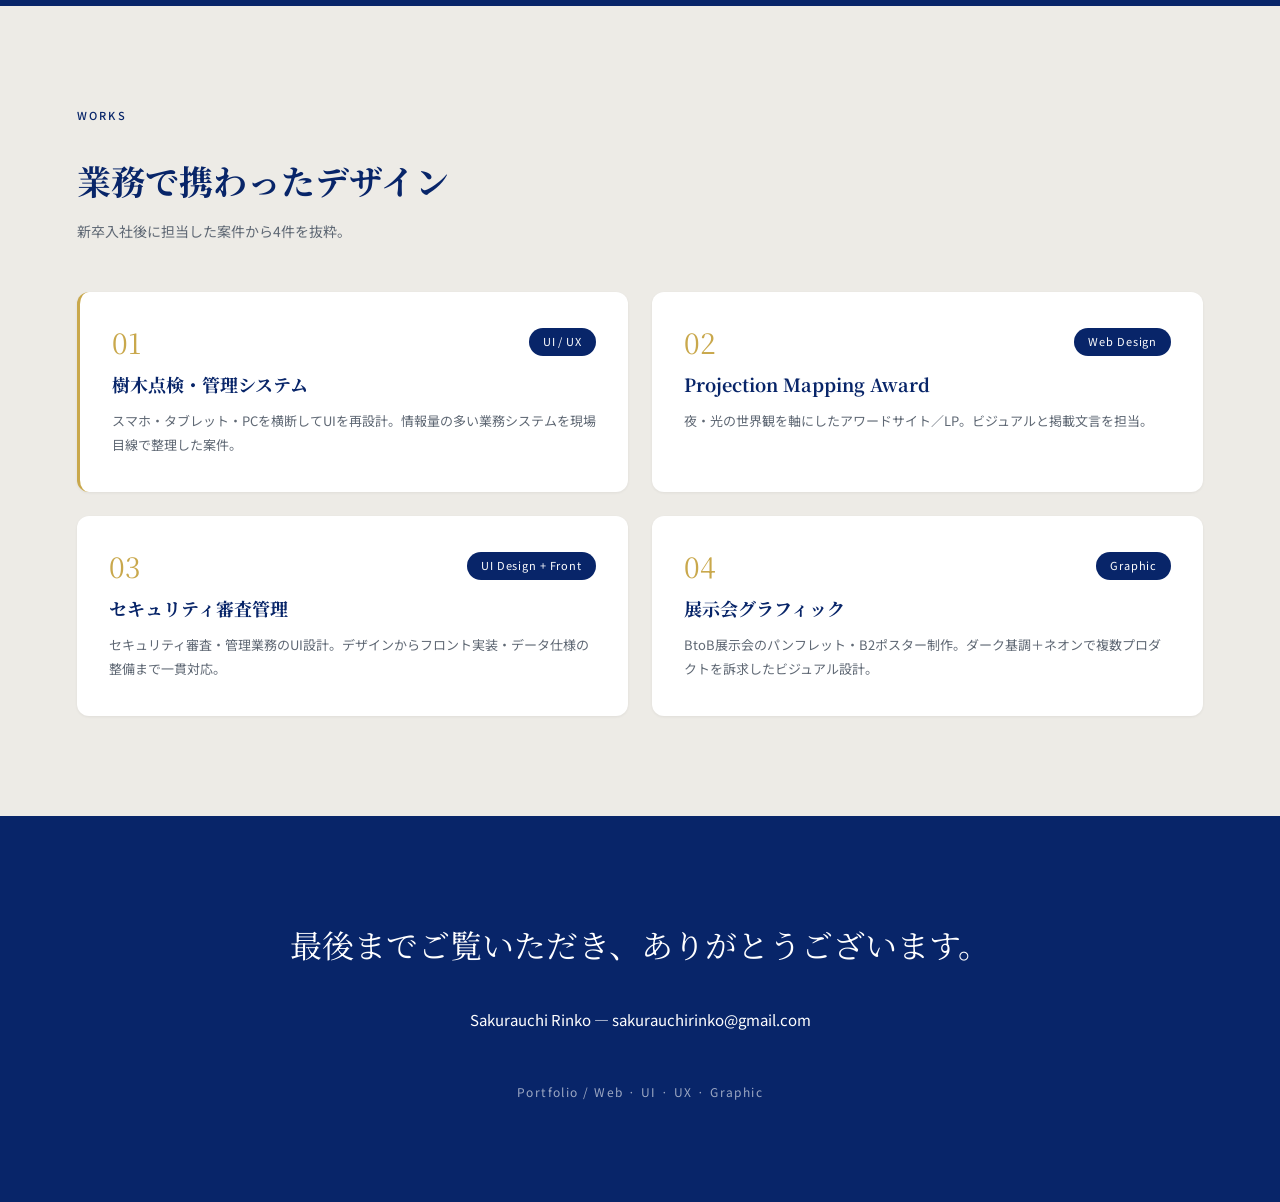
==== commit f8949cff: "Rewrite ABOUT section 見出しを「伝わってはじめて、デザインになる。」に変更し、 本文を「必要なことが、必要な順で伝わるか」という軸で書き直した。  Co-Authored-By:" ====
--- a/index.html
+++ b/index.html
@@ -183,11 +183,11 @@
   <div class="about__grid">
     <div>
       <p class="section-label">ABOUT</p>
-      <h2 class="about__heading">つくる範囲を、ひろげていきたい。</h2>
+      <h2 class="about__heading">伝わってはじめて、デザインになる。</h2>
       <div class="about__text">
-        <p>フロントエンドやバックエンドの実装も経験してきたため、データ構造や実装上の制約を踏まえたデザインができます。これからは、もっとユーザーに近い場所で、反応を受け取りながらWebデザインを磨いていきたいと考えています。</p>
-        <p>つくって終わりではなく、使われ方まで見届けたい。そんなスタンスで仕事に向き合っています。</p>
-        <p>受託開発の現場で、建設・社会インフラ・物流・宿泊・セキュリティ・観光など業界の異なる複数プロダクトに携わってきました。</p>
+        <p>現場の点検員が使う業務システムも、展示会で数秒だけ目に入るポスターも、突き詰めると考えていたことは同じでした。「必要なことが、必要な順で伝わるか」。情報を減らすのではなく、優先順位をつけて見せることに、いちばん時間をかけています。</p>
+        <p>建設・社会インフラ・物流・宿泊・セキュリティ・観光と、案件ごとに相手が変わる環境にいました。屋外で片手で操作する点検員と、PCで管理する担当者とでは、わかりやすさの意味が違います。色だけに頼らない状態表現など、誰にとっても読み取れる形を選ぶようにしています。</p>
+        <p>フロントエンドやバックエンドの実装も担当してきたので、データ構造や実装上の制約を踏まえたうえで設計できます。これからはユーザーの反応が届く場所で、「本当に伝わったか」を確かめながらデザインを続けていきたいと考えています。</p>
       </div>
     </div>
     <div>
